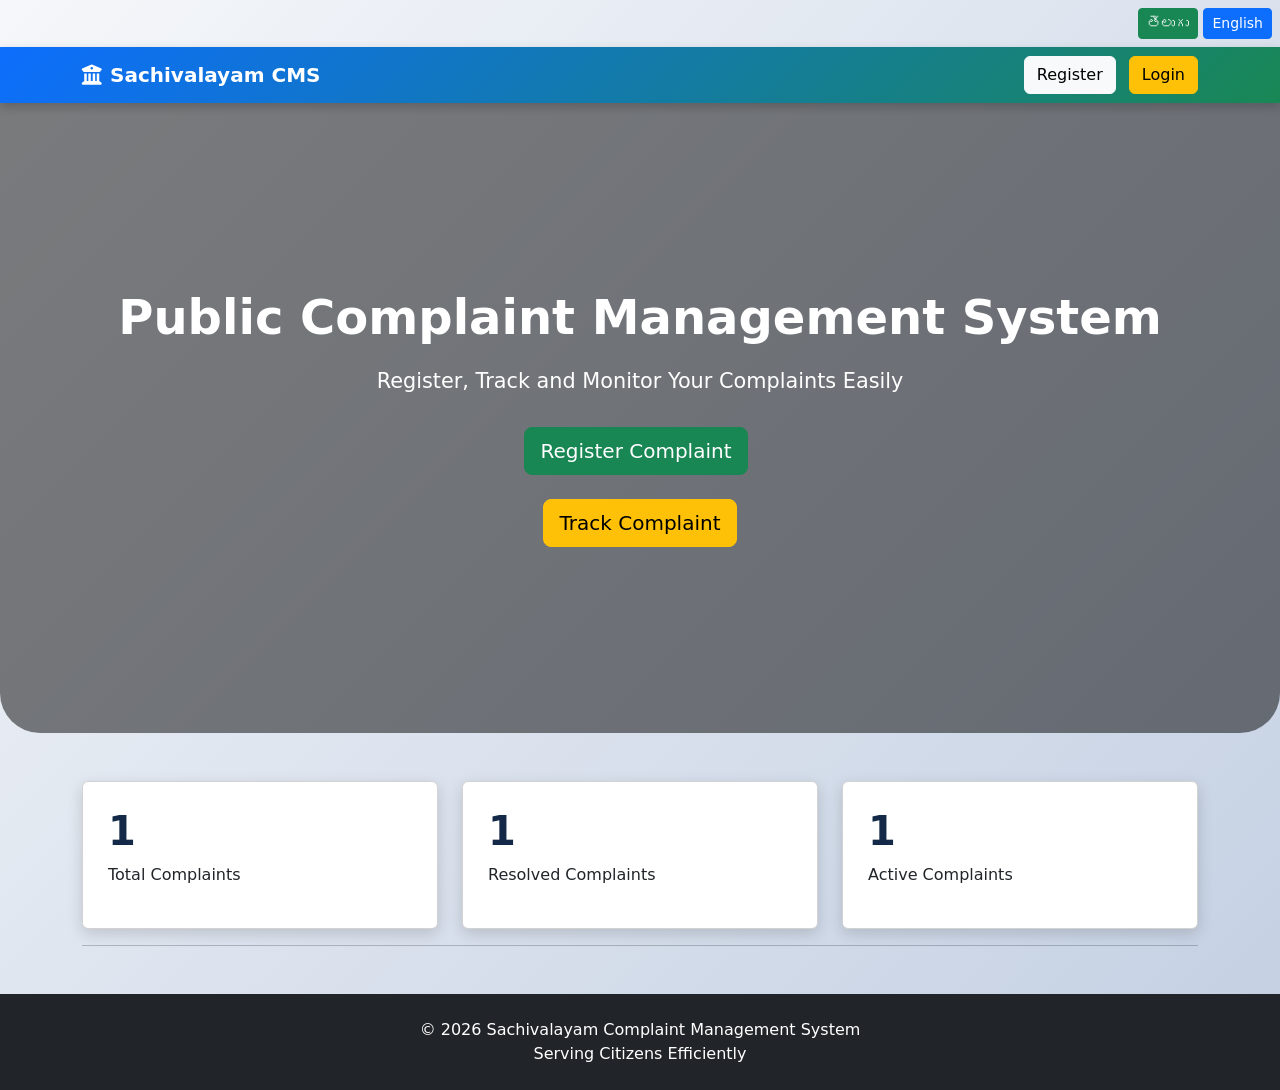
==== index.html @ 66fdcb37 "Fix HTML encoding issues in index.html" ====
<!DOCTYPE html>
<html lang="en">
<head>
<meta charset="UTF-8">
<meta name="viewport" content="width=device-width, initial-scale=1.0">

<title>Sachivalayam Complaint Management System</title>
<link
rel="stylesheet"
href="https://cdnjs.cloudflare.com/ajax/libs/font-awesome/6.5.1/css/all.min.css">
<link rel="stylesheet" href="css/style.css">

<link href="https://cdn.jsdelivr.net/npm/bootstrap@5.3.3/dist/css/bootstrap.min.css" rel="stylesheet">
</head>

<body>
    <div class="text-end p-2">

<button
class="btn btn-success btn-sm"
onclick="changeLanguage('te')">

తెలుగు

</button>

<button
class="btn btn-primary btn-sm"
onclick="changeLanguage('en')">

English

</button>

</div>
<nav class="navbar navbar-expand-lg navbar-dark custom-navbar">

<div class="container">

<a class="navbar-brand d-flex align-items-center" href="#">
<i class="fa-solid fa-building-columns me-2"></i>
<b>Sachivalayam CMS</b>
</a>

<div>

    <a href="register.html" class="btn btn-light me-2">
<span id="registerBtn">Register</span>
</a>

<a href="login.html" class="btn btn-warning">
<span id="loginBtn">Login</span>
</a>

</div>

</div>

</nav>

<section class="hero">

<div class="hero-content">

<h1 id="heroTitle">
🏛️ Sachivalayam Complaint Management System
</h1>

<p id="heroText">
Register, Track and Monitor Your Complaints Easily
</p>

<div class="hero-buttons">

<a href="complaint.html"
class="btn btn-success btn-lg me-2">

Register Complaint

</a>
<br><br>
<a href="track.html"
class="btn btn-warning btn-lg">

Track Complaint

</a>

</div>

</div>

</section>

<div class="container mt-5">

<div class="row">

<div class="col-md-4">

<div
class="card stat-card"
onclick="showComplaints('all')"
style="cursor:pointer;">

<h2 id="total">0</h2>

<p id="totalText">Total Complaints</p>

</div>

</div>

<div class="col-md-4">

<div
class="card stat-card"
onclick="showComplaints('resolved')"
style="cursor:pointer;">

<h2 id="resolved">0</h2>

<p id="resolvedText">Resolved Complaints</p>

</div>

</div>

<div class="col-md-4">

<div
class="card stat-card"
onclick="showComplaints('active')"
style="cursor:pointer;">

<h2 id="active">0</h2>

<p id="activeText">Active Complaints</p>

</div>

</div>

</div>

<hr>

<div id="complaintList"></div>

</div>

</div>

<script src="js/script.js"></script>

<script>

function updateCounts(){

    let total = 0;
    let active = 0;
    let resolved = 0;

    for(let i = 0; i < localStorage.length; i++){

        let key = localStorage.key(i);

        if(key.startsWith("CMP")){

            total++;

            let complaint =
            JSON.parse(localStorage.getItem(key));

            if(complaint.status == "Resolved"){
                resolved++;
            }else{
                active++;
            }
        }
    }

    animateCounter("total", total);
animateCounter("active", active);
animateCounter("resolved", resolved);
}
function animateCounter(id,target){

let count = 0;

let interval = setInterval(function(){

count++;

document.getElementById(id).innerHTML =
count;

if(count >= target){

clearInterval(interval);

}

},150);

}
window.addEventListener("load", updateCounts);

</script>
<script>

function showComplaints(type){

    let output = "";

    for(let i = 0; i < localStorage.length; i++){

        let key = localStorage.key(i);

        if(key.startsWith("CMP")){

            let complaint =
            JSON.parse(localStorage.getItem(key));

           if(
    type == "all"
    ||
    (
        type == "active" &&
        complaint.status !== "Resolved"
    )
    ||
    (
        type == "resolved" &&
        complaint.status === "Resolved"
    )
){
            
let progress = 25;

if(complaint.status == "Assigned"){
    progress = 50;
}

if(complaint.status == "In Progress"){
    progress = 75;
}

if(complaint.status == "Resolved"){
    progress = 100;
}
                output += `
<div class="card shadow-sm border-0 p-3 mb-3">
    <h5>${complaint.id}</h5>

    <p><b>Category:</b> ${complaint.category}</p>

    <p><b>Place:</b>
    ${complaint.place || "Not Specified"}
    </p>

    <p><b>Status:</b> ${complaint.status}</p>

    <p><b>Description:</b> ${complaint.description}</p>

<div class="progress mt-2">

<div
class="progress-bar bg-success"
style="width:${progress}%">

${progress}%

</div>

</div>
</div>
`;
            }
        }
    }

    if(output == ""){
        output = "<h5>No complaints found</h5>";
    }

    document.getElementById("complaintList").innerHTML =
    output;
}
</script>
<script>

function checkLogin(){

    let user =
    localStorage.getItem(
    "loggedInUser"
    );

    if(user){

        window.location =
        "complaint.html";

    }
    else{

        alert(
        "Please Login First"
        );

        window.location =
        "login.html";

    }

}

</script>
<script src="js/language.js"></script>

<footer
class="bg-dark text-white text-center p-4 mt-5">

© 2026 Sachivalayam Complaint Management System

<br>

Serving Citizens Efficiently

</footer>

</body>
</html>
---- css/style.css ----
body{
margin:0;
padding:0;
font-family:Arial,sans-serif;
background:
linear-gradient(
135deg,
#eef2ff,
#f8fafc
);
}

.hero{
text-align:center;
padding:120px 20px;
background:
linear-gradient(
135deg,
#0d6efd,
#00b4ff
);
color:white;
border-bottom-left-radius:40px;
border-bottom-right-radius:40px;
}

.hero h1{
font-size:50px;
margin-bottom:20px;
}

.hero p{
font-size:22px;
margin-bottom:30px;
}

.stat-card{
    border:none;
    border-radius:20px;

    transition:0.4s;

    box-shadow:
    0 5px 15px rgba(0,0,0,0.15);

    padding:25px;
}

.stat-card:hover{

    transform:
    translateY(-10px)
    scale(1.03);

    box-shadow:
    0 10px 25px rgba(0,0,0,0.25);
}
.dark{
background:black;
color:white;

}

.navbar{

box-shadow:
0 2px 10px rgba(0,0,0,0.2);

}

.navbar{
box-shadow:0 3px 12px rgba(0,0,0,0.15);
}

.card{

border:none;

border-radius:20px;

overflow:hidden;

transition:0.4s;

}

.card:hover{

transform:translateY(-8px);

box-shadow:0px 10px 25px rgba(0,0,0,0.2);

}

h2[id="total"],
h2[id="active"],
h2[id="resolved"]{

font-size:40px;
font-weight:bold;

}

.alert{

border:none;

border-radius:15px;

font-weight:bold;

}

#complaintList .card{

border-left:5px solid #0d6efd;

}

.custom-navbar{
    background: linear-gradient(135deg,#0d6efd,#198754);
    box-shadow: 0 4px 10px rgba(0,0,0,0.2);
}

.hero{
    background: linear-gradient(
        rgba(0,0,0,0.5),
        rgba(0,0,0,0.5)
    ),
    url('https://images.unsplash.com/photo-1486406146926-c627a92ad1ab');

    background-size: cover;
    background-position: center;

    color:white;
    text-align:center;

    padding:120px 20px;
}

.hero h1{
    font-size:3rem;
    font-weight:bold;
}

.hero p{
    font-size:1.2rem;
}

.btn{
    border-radius:30px;
    transition:0.3s;
}

.btn:hover{
    transform:scale(1.05);
}

.card{
    border-radius:15px;
}

#total,
#active,
#resolved{

    font-size:40px;

    font-weight:bold;

    color:#142947;
}

@keyframes pop{

0%{
transform:scale(0.8);
}

50%{
transform:scale(1.2);
}

100%{
transform:scale(1);
}

}

#total,
#active,
#resolved{

animation:pop 1s ease;
}

.stat-card{

transition:0.4s;

cursor:pointer;

}

.stat-card:hover{

transform:
translateY(-8px)
scale(1.03);

}

.login-card,
.register-card{

    background: rgba(255,255,255,0.9);

    backdrop-filter: blur(10px);

    border-radius: 20px;

    box-shadow:
    0 10px 30px rgba(0,0,0,0.2);

    border:none;

}

body{
    background:
    linear-gradient(
    135deg,
    #f5f7fa,
    #c3cfe2
    );

    min-height:100vh;
}

.welcome-card{

background: linear-gradient(
135deg,
#0d6efd,
#198754
);

color:white;

border-radius:20px;

}

.progress{
    height:25px;
    border-radius:20px;
}

.progress-bar{
    font-weight:bold;
}

.card{

animation:
fadeIn 0.6s ease;
}

@keyframes fadeIn{

from{
opacity:0;
transform:translateY(20px);
}

to{
opacity:1;
transform:translateY(0);
}

}

.timeline-step{
    border-left:4px solid green;
    padding:10px;
    margin-bottom:10px;
    background:#f8f9fa;
    border-radius:8px;
}

.stat-card{
    background: rgba(255,255,255,0.8);
    backdrop-filter: blur(10px);
    border-radius:20px;
    border:none;
}

.hero{
    min-height:70vh;

    background:
    linear-gradient(
        rgba(0,0,0,0.5),
        rgba(0,0,0,0.5)
    ),

    url("https://images.unsplash.com/photo-1486406146926-c627a92ad1ab");

    background-size:cover;
    background-position:center;

    display:flex;
    justify-content:center;
    align-items:center;

    text-align:center;

    color:white;
}

.hero-content{
    animation:fadeUp 1s ease;
}

.hero h1{
    font-size:3rem;
    font-weight:bold;
}

.hero p{
    font-size:1.3rem;
}

@keyframes fadeUp{

from{
    opacity:0;
    transform:translateY(40px);
}

to{
    opacity:1;
    transform:translateY(0);
}

}
.floating-btn{

position:fixed;

bottom:20px;

right:20px;

width:60px;

height:60px;

background:#0d6efd;

color:white;

border-radius:50%;

display:flex;

justify-content:center;

align-items:center;

font-size:25px;

text-decoration:none;

box-shadow:
0 4px 15px rgba(0,0,0,0.3);

transition:0.3s;

z-index:999;

}

.floating-btn:hover{

transform:scale(1.1);

color:white;

}
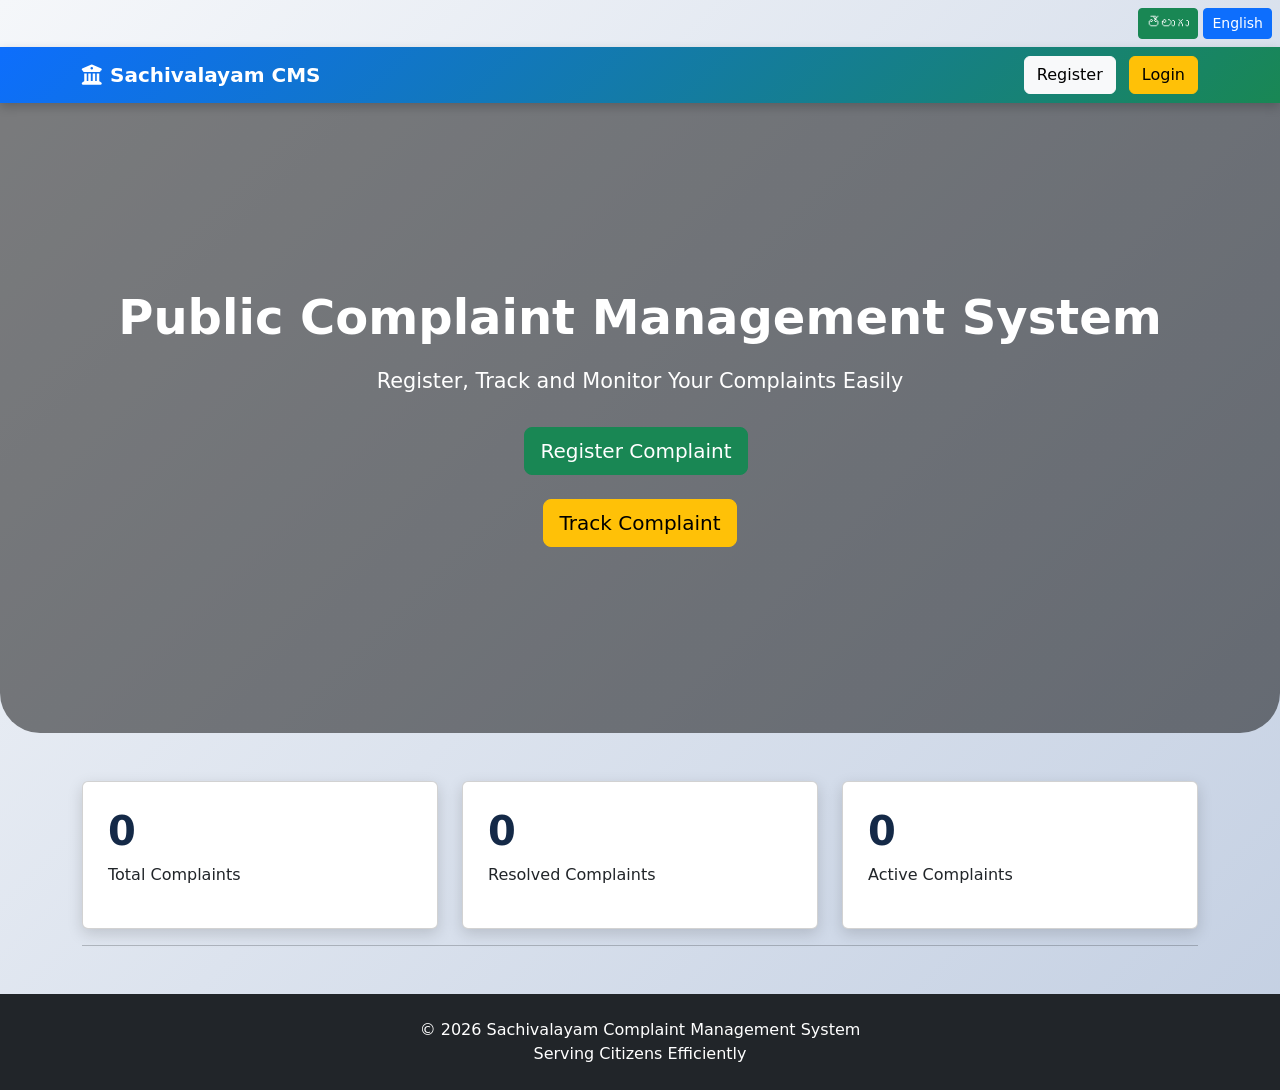
==== commit 8d100ded: "Update index.html" ====
--- a/index.html
+++ b/index.html
@@ -42,15 +42,19 @@
 <b>Sachivalayam CMS</b>
 </a>
 
-<div>
-
-    <a href="register.html" class="btn btn-light me-2">
-<span id="registerBtn">Register</span>
-</a>
-
-<a href="login.html" class="btn btn-warning">
-<span id="loginBtn">Login</span>
-</a>
+<div id="topButtons">
+
+    <a href="register.html"
+    class="btn btn-light me-2"
+    id="registerBtnTop">
+        Register
+    </a>
+
+    <a href="login.html"
+    class="btn btn-warning"
+    id="loginBtnTop">
+        Login
+    </a>
 
 </div>
 
@@ -72,12 +76,11 @@
 
 <div class="hero-buttons">
 
-<a href="complaint.html"
-class="btn btn-success btn-lg me-2">
-
+<button
+class="btn btn-success btn-lg me-2"
+onclick="checkLogin()">
 Register Complaint
-
-</a>
+</button>
 <br><br>
 <a href="track.html"
 class="btn btn-warning btn-lg">
@@ -184,25 +187,27 @@
 animateCounter("active", active);
 animateCounter("resolved", resolved);
 }
-function animateCounter(id,target){
-
-let count = 0;
-
-let interval = setInterval(function(){
-
-count++;
-
-document.getElementById(id).innerHTML =
-count;
-
-if(count >= target){
-
-clearInterval(interval);
-
-}
-
-},150);
-
+function animateCounter(id, target){
+
+    if(target <= 0){
+        document.getElementById(id).innerHTML = "0";
+        return;
+    }
+
+    let count = 0;
+
+    let interval = setInterval(function(){
+
+        count++;
+
+        document.getElementById(id).innerHTML =
+        count;
+
+        if(count >= target){
+            clearInterval(interval);
+        }
+
+    },50);
 }
 window.addEventListener("load", updateCounts);
 
@@ -294,7 +299,7 @@
 
     let user =
     localStorage.getItem(
-    "loggedInUser"
+        "loggedInUser"
     );
 
     if(user){
@@ -302,23 +307,57 @@
         window.location =
         "complaint.html";
 
-    }
-    else{
+    }else{
 
         alert(
-        "Please Login First"
+            "Please Login First"
         );
 
         window.location =
         "login.html";
-
-    }
-
-}
+    }
+}
+
 
 </script>
 <script src="js/language.js"></script>
-
+<script>
+function updateNavbar(){
+
+    let user =
+    localStorage.getItem("loggedInUser");
+
+    if(user){
+
+        document.getElementById("topButtons").innerHTML = `
+
+        <a href="dashboard.html"
+        class="btn btn-success me-2">
+            My Dashboard
+        </a>
+
+        <button
+        class="btn btn-danger"
+        onclick="logout()">
+            Logout
+        </button>
+
+        `;
+    }
+}
+
+function logout(){
+
+    localStorage.removeItem("loggedInUser");
+
+    window.location.reload();
+}
+
+window.addEventListener(
+    "load",
+    updateNavbar
+);
+</script>
 <footer
 class="bg-dark text-white text-center p-4 mt-5">
 
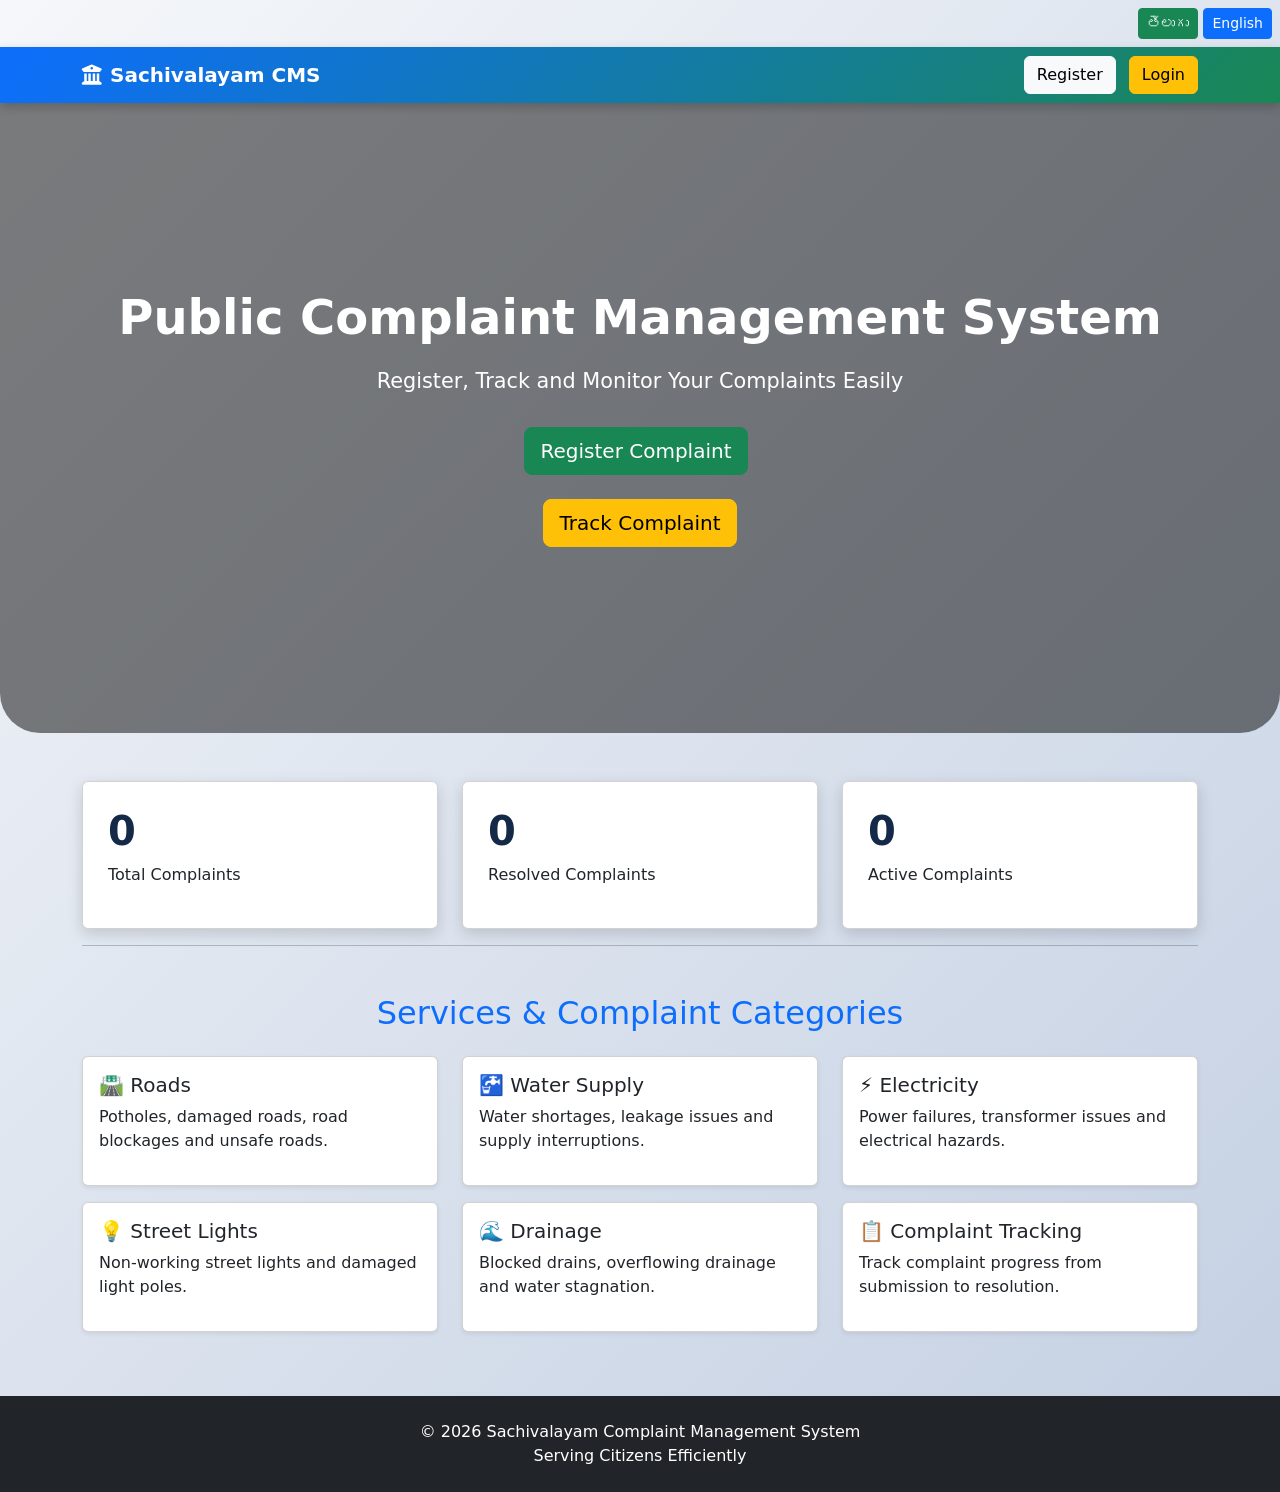
==== commit 08677c65: "Update index.html" ====
--- a/index.html
+++ b/index.html
@@ -358,6 +358,71 @@
     updateNavbar
 );
 </script>
+    <section class="container my-5">
+
+<h2 class="text-center mb-4 text-primary">
+    Services & Complaint Categories
+</h2>
+
+<div class="row">
+
+<div class="col-md-4 mb-3">
+<div class="card shadow-sm p-3 h-100">
+<h5>🛣 Roads</h5>
+<p>
+Potholes, damaged roads, road blockages and unsafe roads.
+</p>
+</div>
+</div>
+
+<div class="col-md-4 mb-3">
+<div class="card shadow-sm p-3 h-100">
+<h5>🚰 Water Supply</h5>
+<p>
+Water shortages, leakage issues and supply interruptions.
+</p>
+</div>
+</div>
+
+<div class="col-md-4 mb-3">
+<div class="card shadow-sm p-3 h-100">
+<h5>⚡ Electricity</h5>
+<p>
+Power failures, transformer issues and electrical hazards.
+</p>
+</div>
+</div>
+
+<div class="col-md-4 mb-3">
+<div class="card shadow-sm p-3 h-100">
+<h5>💡 Street Lights</h5>
+<p>
+Non-working street lights and damaged light poles.
+</p>
+</div>
+</div>
+
+<div class="col-md-4 mb-3">
+<div class="card shadow-sm p-3 h-100">
+<h5>🌊 Drainage</h5>
+<p>
+Blocked drains, overflowing drainage and water stagnation.
+</p>
+</div>
+</div>
+
+<div class="col-md-4 mb-3">
+<div class="card shadow-sm p-3 h-100">
+<h5>📋 Complaint Tracking</h5>
+<p>
+Track complaint progress from submission to resolution.
+</p>
+</div>
+</div>
+
+</div>
+
+</section>
 <footer
 class="bg-dark text-white text-center p-4 mt-5">
 
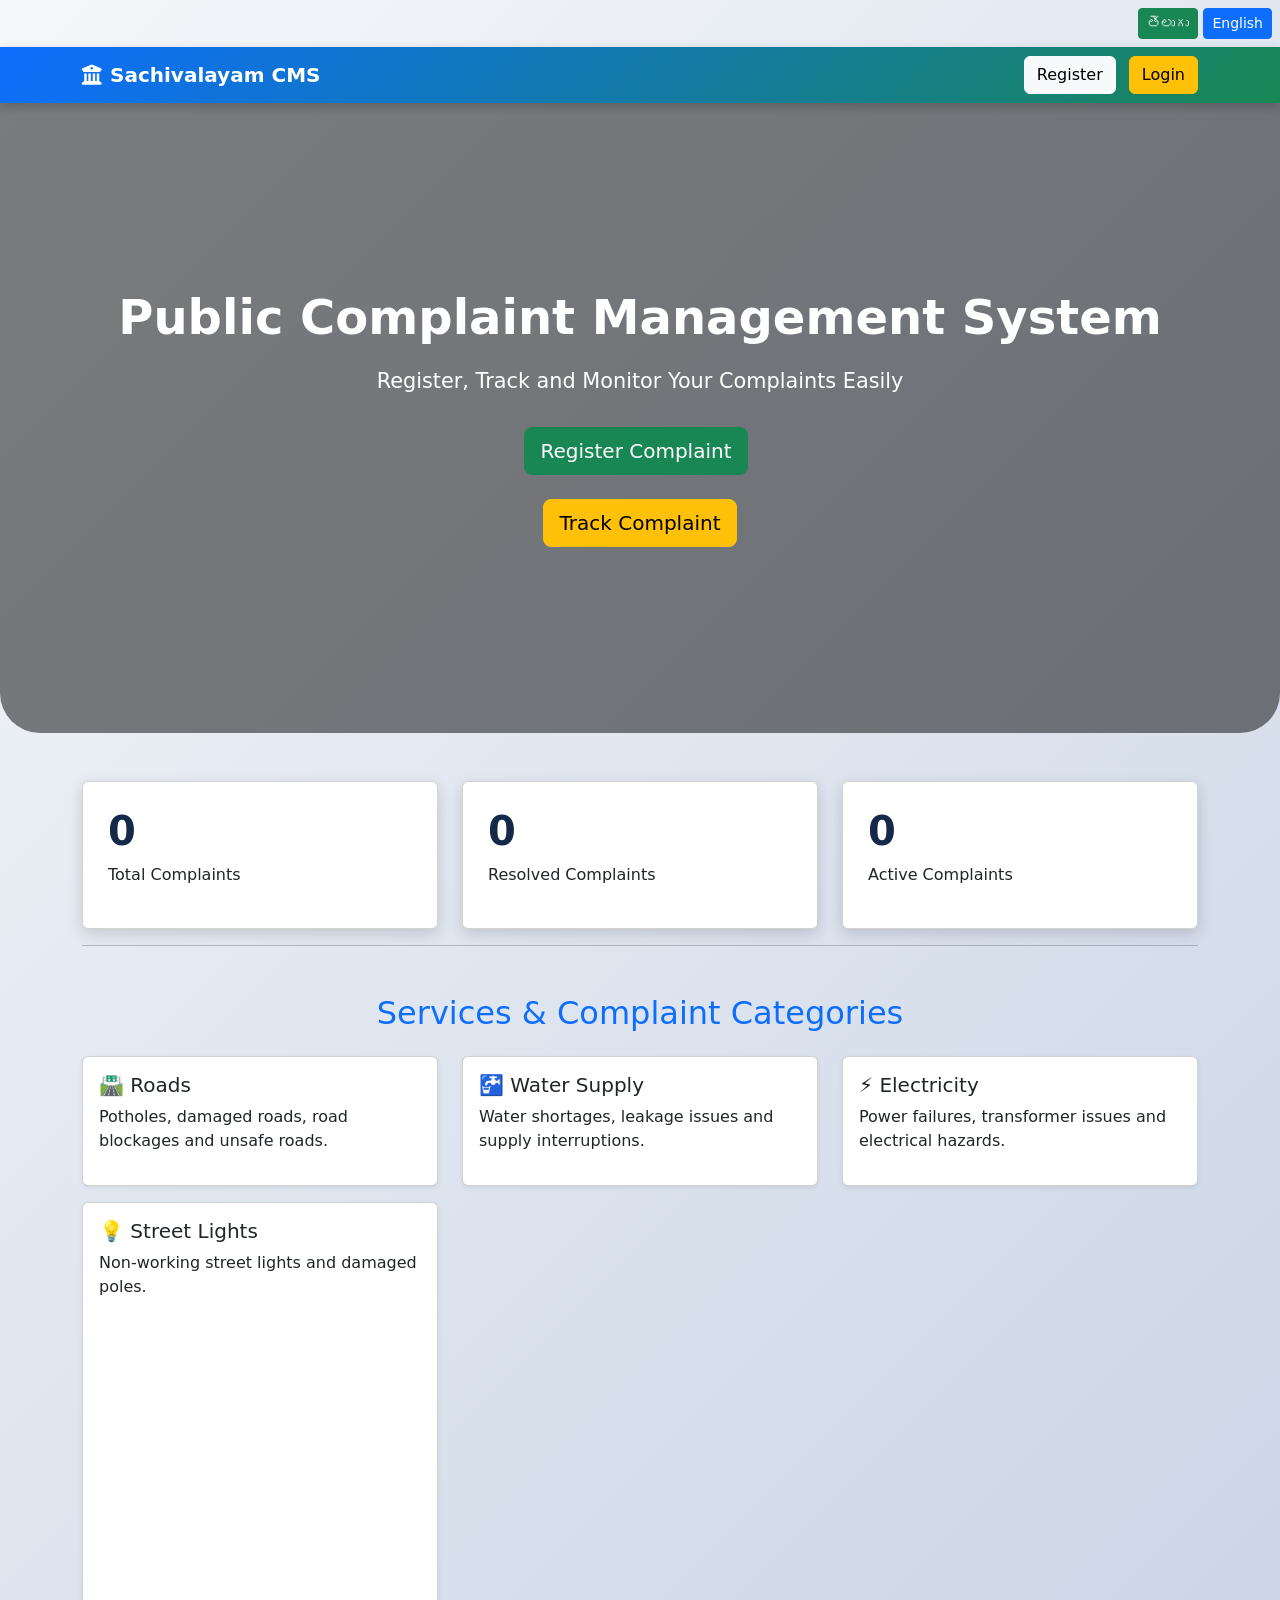
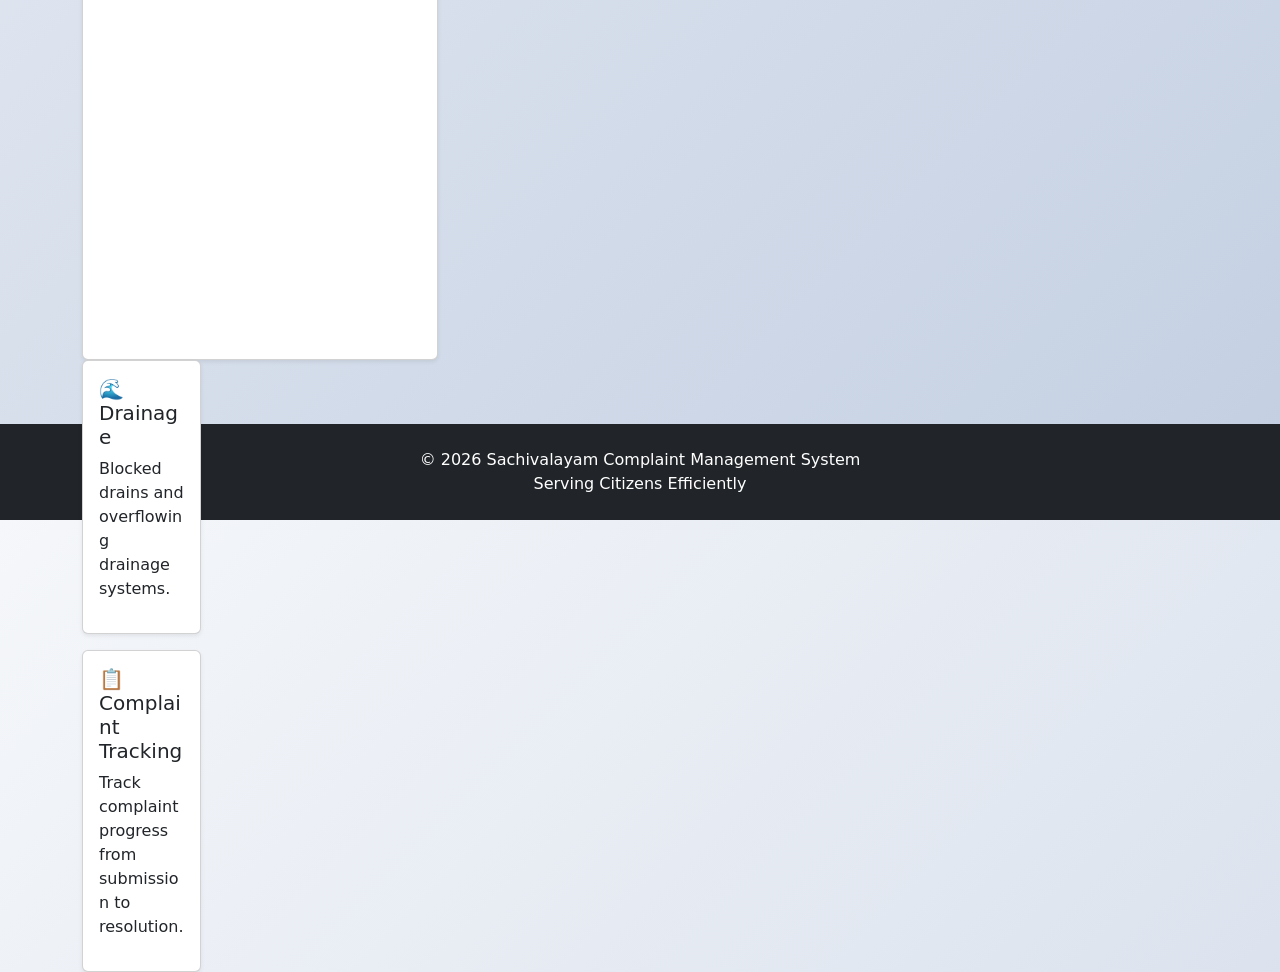
==== commit bfcc757c: "Update index.html" ====
--- a/index.html
+++ b/index.html
@@ -368,8 +368,8 @@
 
 <div class="col-md-4 mb-3">
 <div class="card shadow-sm p-3 h-100">
-<h5>🛣 Roads</h5>
-<p>
+<h5 id="roadsTitle">🛣 Roads</h5>
+<p id="roadsDesc">
 Potholes, damaged roads, road blockages and unsafe roads.
 </p>
 </div>
@@ -377,8 +377,8 @@
 
 <div class="col-md-4 mb-3">
 <div class="card shadow-sm p-3 h-100">
-<h5>🚰 Water Supply</h5>
-<p>
+<h5 id="waterTitle">🚰 Water Supply</h5>
+<p id="waterDesc">
 Water shortages, leakage issues and supply interruptions.
 </p>
 </div>
@@ -386,8 +386,8 @@
 
 <div class="col-md-4 mb-3">
 <div class="card shadow-sm p-3 h-100">
-<h5>⚡ Electricity</h5>
-<p>
+<h5 id="electricityTitle">⚡ Electricity</h5>
+<p id="electricityDesc">
 Power failures, transformer issues and electrical hazards.
 </p>
 </div>
@@ -395,26 +395,29 @@
 
 <div class="col-md-4 mb-3">
 <div class="card shadow-sm p-3 h-100">
-<h5>💡 Street Lights</h5>
-<p>
-Non-working street lights and damaged light poles.
-</p>
-</div>
-</div>
-
-<div class="col-md-4 mb-3">
-<div class="card shadow-sm p-3 h-100">
-<h5>🌊 Drainage</h5>
-<p>
-Blocked drains, overflowing drainage and water stagnation.
-</p>
-</div>
-</div>
-
-<div class="col-md-4 mb-3">
-<div class="card shadow-sm p-3 h-100">
-<h5>📋 Complaint Tracking</h5>
-<p>
+<h5 id="streetTitle">💡 Street Lights</h5>
+<p id="streetDesc">
+Non-working street lights and damaged poles.
+</p
+</div>
+</div>
+
+<div class="col-md-4 mb-3">
+<div class="card shadow-sm p-3 h-100">
+<h5 id="drainageTitle">🌊 Drainage</h5>
+<p id="drainageDesc">
+Blocked drains and overflowing drainage systems.
+</p>
+</div>
+</div>
+
+<div class="col-md-4 mb-3">
+<div class="card shadow-sm p-3 h-100">
+<h5 id="trackingTitle">
+📋 Complaint Tracking
+</h5>
+
+<p id="trackingDesc">
 Track complaint progress from submission to resolution.
 </p>
 </div>
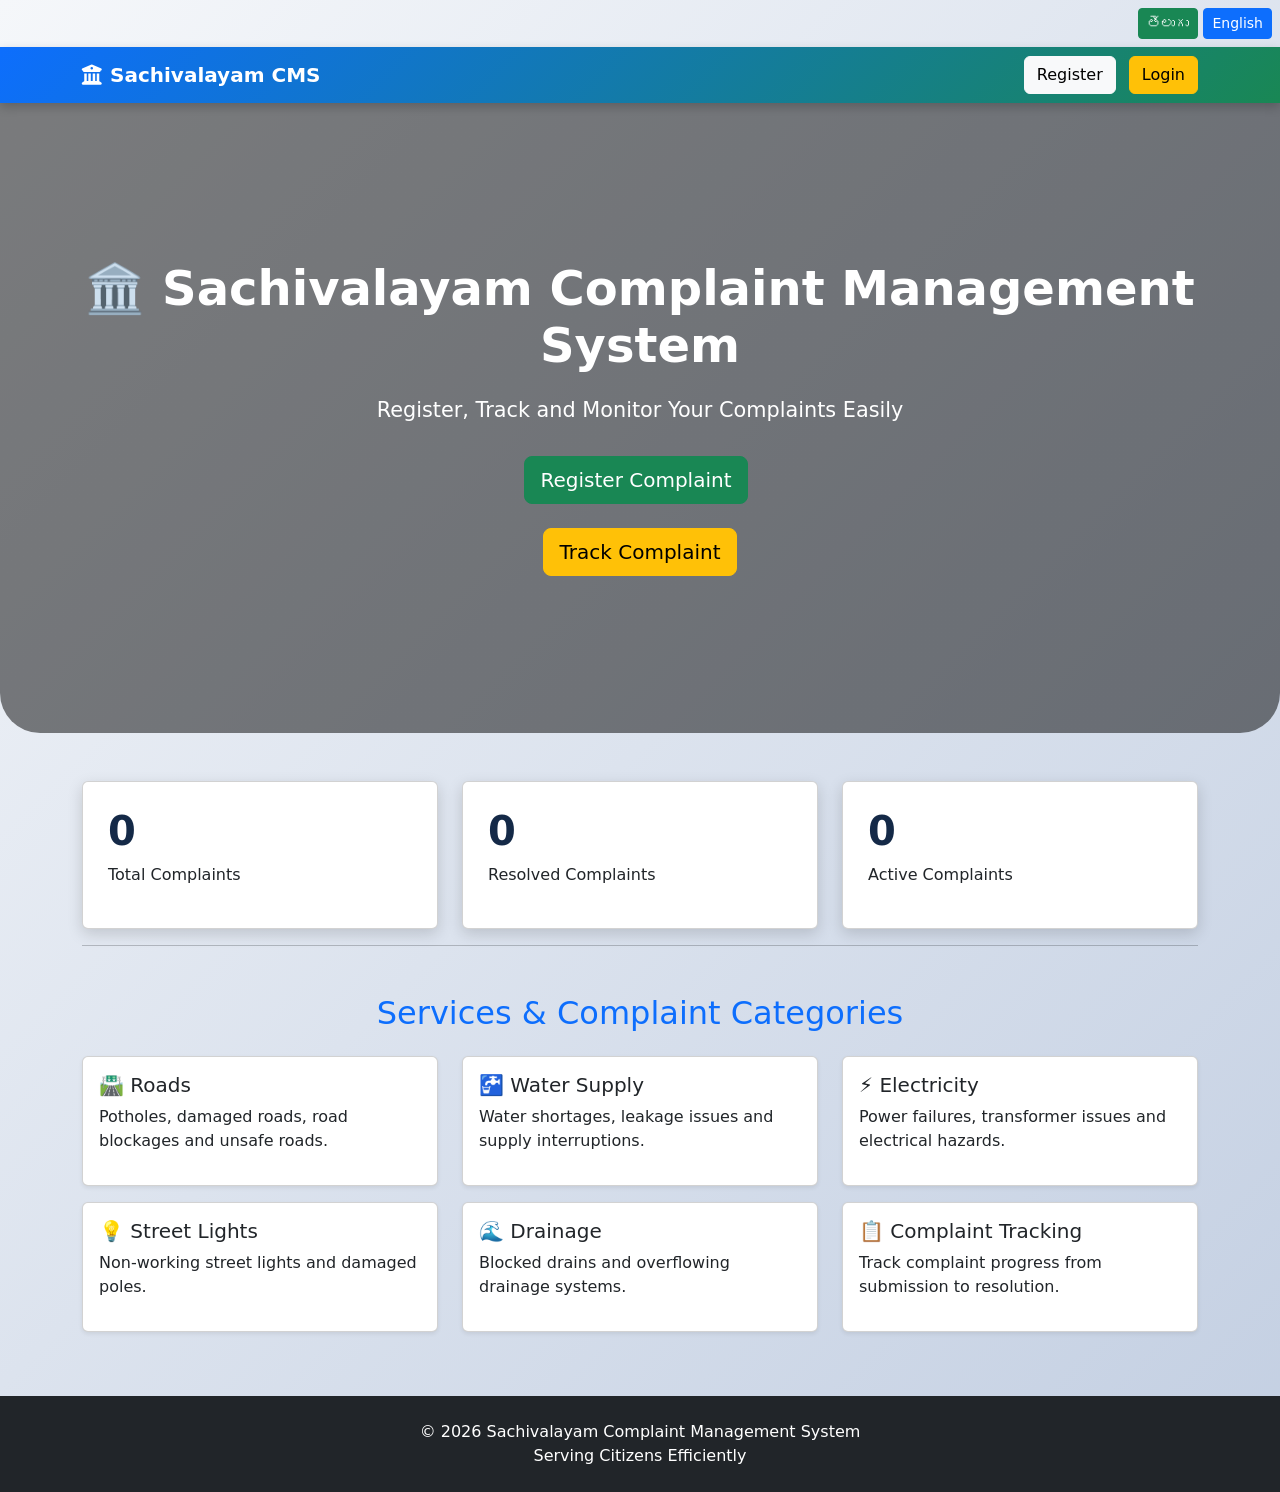
==== commit 56b36129: "Update index.html" ====
--- a/index.html
+++ b/index.html
@@ -398,7 +398,7 @@
 <h5 id="streetTitle">💡 Street Lights</h5>
 <p id="streetDesc">
 Non-working street lights and damaged poles.
-</p
+</p>
 </div>
 </div>
 
